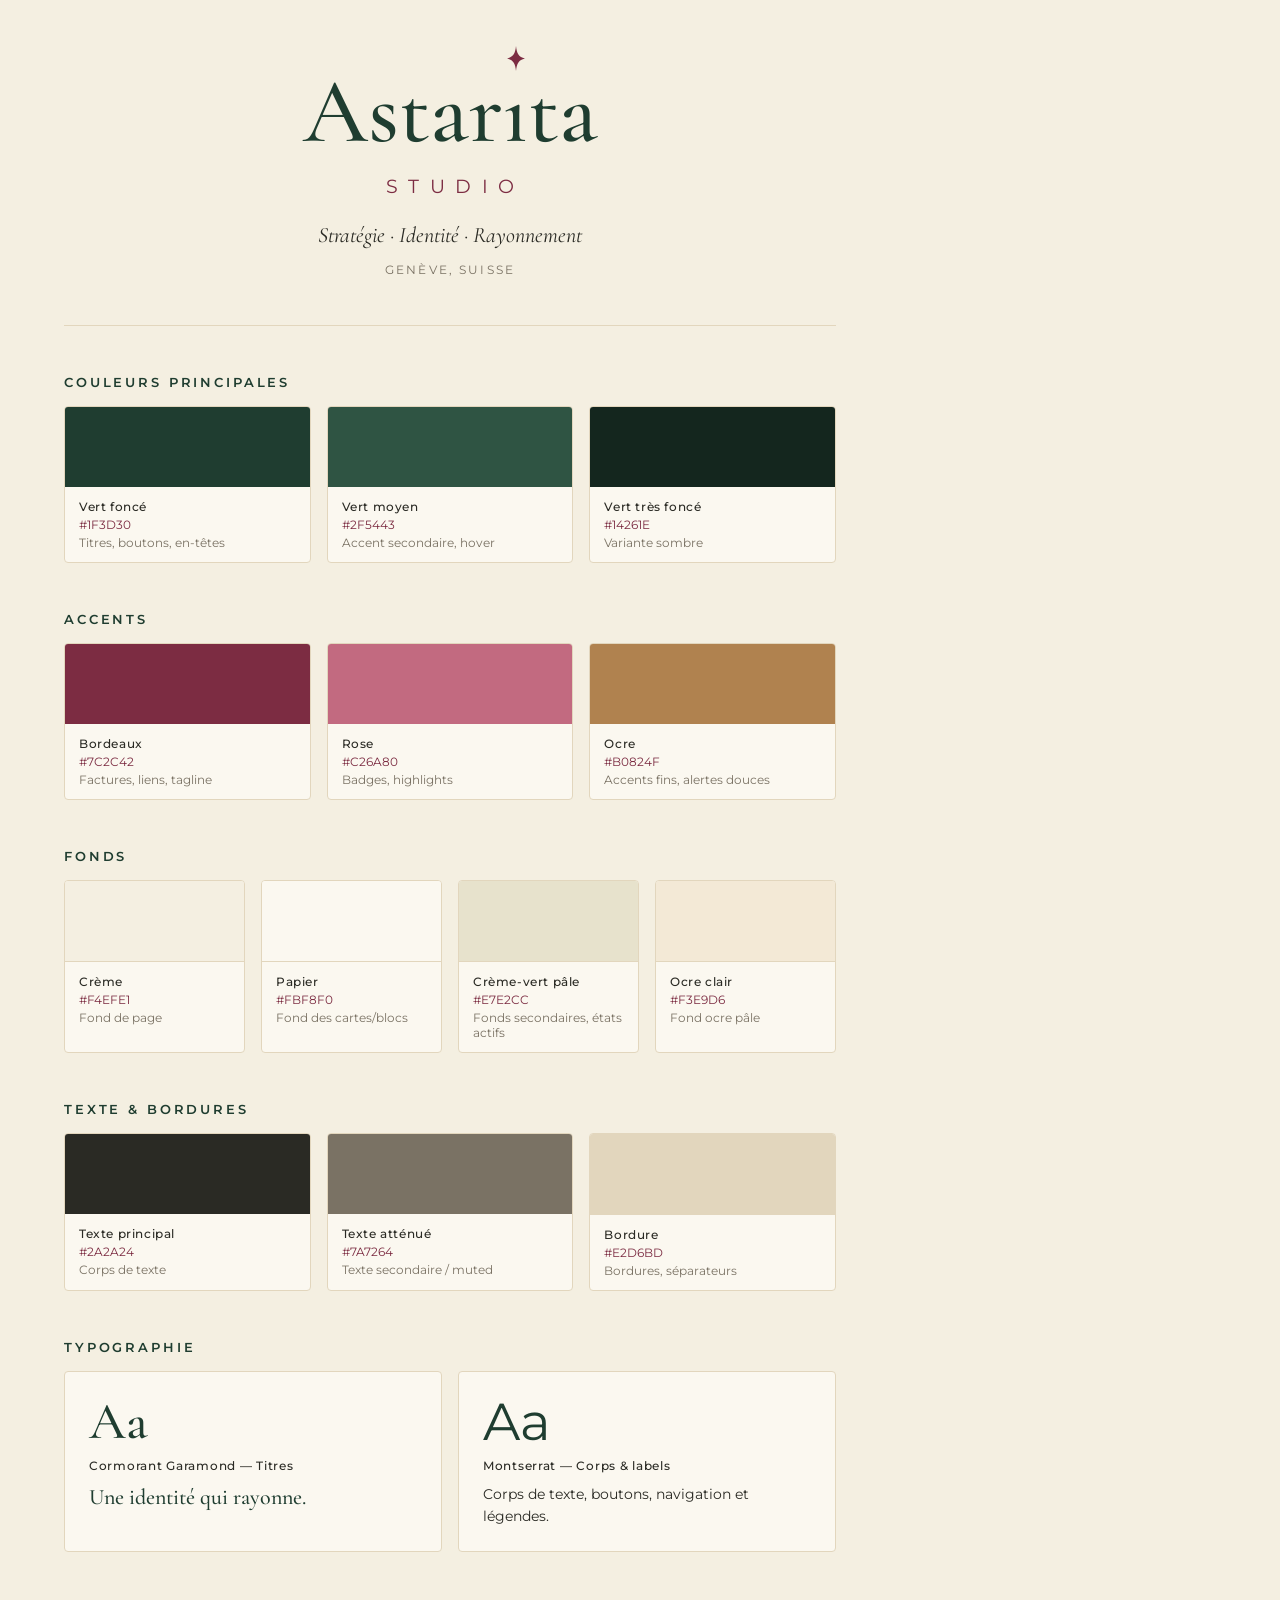
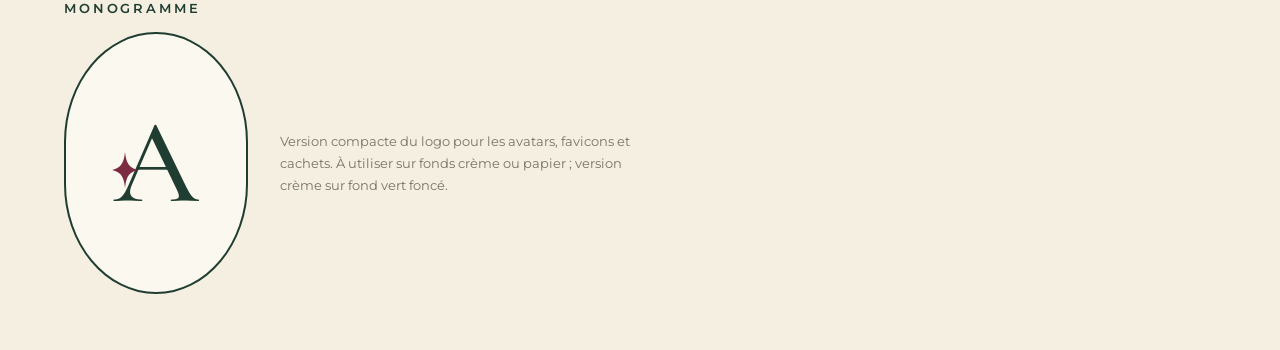
==== design/astarita-studio/Main.dc.html @ 66547ea9 "Ajout du canvas de marque Astarita Studio (charte, site, Instagram, cartes) Fichiers sources des art" ====
<!doctype html>
<html>
<head>
  <meta charset="utf-8">
  <script src="./support.js"></script>
</head>
<body>
<x-dc>
<helmet>
  <link rel="stylesheet" href="https://fonts.googleapis.com/css2?family=Cormorant+Garamond:ital,wght@0,400;0,500;0,600;1,400;1,500&amp;family=Montserrat:wght@300;400;500;600&amp;display=swap">
  <style>
    body { margin: 0; background: #F4EFE1; }
    a { color: #7C2C42; } a:hover { color: #5E1F31; }
  </style>
</helmet>
<div style="width: 900px; min-height: 1800px; box-sizing: border-box; background: #F4EFE1; padding: 64px 64px 56px 64px; display: flex; flex-direction: column; gap: 48px;">

  <div style="display: flex; flex-direction: column; align-items: center; gap: 14px;">
    <div style="position: relative; font-family: 'Cormorant Garamond', Georgia, serif; font-weight: 500; font-size: 92px; line-height: 1.05; color: #1F3D30;">Astar<span style="position: relative; display: inline-block;">ı<svg width="18" height="25" viewBox="0 0 20 28" style="position: absolute; left: 55%; top: -18px; transform: translateX(-50%);"><path d="M10 0 C11 9 13 12 20 14 C13 16 11 19 10 28 C9 19 7 16 0 14 C7 12 9 9 10 0 Z" fill="#7C2C42"></path></svg></span>ta</div>
    <div style="font-family: Montserrat, Helvetica, Arial, sans-serif; font-weight: 400; font-size: 19px; letter-spacing: 0.55em; text-indent: 0.55em; color: #7C2C42;">STUDIO</div>
    <div style="margin-top: 10px; font-family: 'Cormorant Garamond', Georgia, serif; font-style: italic; font-weight: 400; font-size: 22px; color: #2A2A24;">Stratégie · Identité · Rayonnement</div>
    <div style="font-family: Montserrat, Helvetica, Arial, sans-serif; font-weight: 400; font-size: 12px; letter-spacing: 0.18em; color: #7A7264;">GENÈVE, SUISSE</div>
  </div>

  <div style="height: 1px; background: #E2D6BD;"></div>

  <div style="display: flex; flex-direction: column; gap: 16px;">
    <div style="font-family: Montserrat, Helvetica, Arial, sans-serif; font-weight: 600; font-size: 13px; letter-spacing: 0.22em; color: #1F3D30;">COULEURS PRINCIPALES</div>
    <div style="display: grid; grid-template-columns: repeat(3, minmax(0, 1fr)); gap: 16px;">
      <div style="background: #FBF8F0; border: 1px solid #E2D6BD; border-radius: 4px; overflow: hidden;">
        <div style="height: 80px; background: #1F3D30;"></div>
        <div style="padding: 12px 14px; display: flex; flex-direction: column; gap: 3px;">
          <div style="font-family: Montserrat, Helvetica, Arial, sans-serif; font-weight: 500; font-size: 12px; letter-spacing: 0.05em; color: #2A2A24;">Vert foncé</div>
          <div style="font-family: Montserrat, Helvetica, Arial, sans-serif; font-weight: 400; font-size: 12px; color: #7C2C42;">#1F3D30</div>
          <div style="font-family: Montserrat, Helvetica, Arial, sans-serif; font-weight: 400; font-size: 12px; color: #7A7264;">Titres, boutons, en-têtes</div>
        </div>
      </div>
      <div style="background: #FBF8F0; border: 1px solid #E2D6BD; border-radius: 4px; overflow: hidden;">
        <div style="height: 80px; background: #2F5443;"></div>
        <div style="padding: 12px 14px; display: flex; flex-direction: column; gap: 3px;">
          <div style="font-family: Montserrat, Helvetica, Arial, sans-serif; font-weight: 500; font-size: 12px; letter-spacing: 0.05em; color: #2A2A24;">Vert moyen</div>
          <div style="font-family: Montserrat, Helvetica, Arial, sans-serif; font-weight: 400; font-size: 12px; color: #7C2C42;">#2F5443</div>
          <div style="font-family: Montserrat, Helvetica, Arial, sans-serif; font-weight: 400; font-size: 12px; color: #7A7264;">Accent secondaire, hover</div>
        </div>
      </div>
      <div style="background: #FBF8F0; border: 1px solid #E2D6BD; border-radius: 4px; overflow: hidden;">
        <div style="height: 80px; background: #14261E;"></div>
        <div style="padding: 12px 14px; display: flex; flex-direction: column; gap: 3px;">
          <div style="font-family: Montserrat, Helvetica, Arial, sans-serif; font-weight: 500; font-size: 12px; letter-spacing: 0.05em; color: #2A2A24;">Vert très foncé</div>
          <div style="font-family: Montserrat, Helvetica, Arial, sans-serif; font-weight: 400; font-size: 12px; color: #7C2C42;">#14261E</div>
          <div style="font-family: Montserrat, Helvetica, Arial, sans-serif; font-weight: 400; font-size: 12px; color: #7A7264;">Variante sombre</div>
        </div>
      </div>
    </div>
  </div>

  <div style="display: flex; flex-direction: column; gap: 16px;">
    <div style="font-family: Montserrat, Helvetica, Arial, sans-serif; font-weight: 600; font-size: 13px; letter-spacing: 0.22em; color: #1F3D30;">ACCENTS</div>
    <div style="display: grid; grid-template-columns: repeat(3, minmax(0, 1fr)); gap: 16px;">
      <div style="background: #FBF8F0; border: 1px solid #E2D6BD; border-radius: 4px; overflow: hidden;">
        <div style="height: 80px; background: #7C2C42;"></div>
        <div style="padding: 12px 14px; display: flex; flex-direction: column; gap: 3px;">
          <div style="font-family: Montserrat, Helvetica, Arial, sans-serif; font-weight: 500; font-size: 12px; letter-spacing: 0.05em; color: #2A2A24;">Bordeaux</div>
          <div style="font-family: Montserrat, Helvetica, Arial, sans-serif; font-weight: 400; font-size: 12px; color: #7C2C42;">#7C2C42</div>
          <div style="font-family: Montserrat, Helvetica, Arial, sans-serif; font-weight: 400; font-size: 12px; color: #7A7264;">Factures, liens, tagline</div>
        </div>
      </div>
      <div style="background: #FBF8F0; border: 1px solid #E2D6BD; border-radius: 4px; overflow: hidden;">
        <div style="height: 80px; background: #C26A80;"></div>
        <div style="padding: 12px 14px; display: flex; flex-direction: column; gap: 3px;">
          <div style="font-family: Montserrat, Helvetica, Arial, sans-serif; font-weight: 500; font-size: 12px; letter-spacing: 0.05em; color: #2A2A24;">Rose</div>
          <div style="font-family: Montserrat, Helvetica, Arial, sans-serif; font-weight: 400; font-size: 12px; color: #7C2C42;">#C26A80</div>
          <div style="font-family: Montserrat, Helvetica, Arial, sans-serif; font-weight: 400; font-size: 12px; color: #7A7264;">Badges, highlights</div>
        </div>
      </div>
      <div style="background: #FBF8F0; border: 1px solid #E2D6BD; border-radius: 4px; overflow: hidden;">
        <div style="height: 80px; background: #B0824F;"></div>
        <div style="padding: 12px 14px; display: flex; flex-direction: column; gap: 3px;">
          <div style="font-family: Montserrat, Helvetica, Arial, sans-serif; font-weight: 500; font-size: 12px; letter-spacing: 0.05em; color: #2A2A24;">Ocre</div>
          <div style="font-family: Montserrat, Helvetica, Arial, sans-serif; font-weight: 400; font-size: 12px; color: #7C2C42;">#B0824F</div>
          <div style="font-family: Montserrat, Helvetica, Arial, sans-serif; font-weight: 400; font-size: 12px; color: #7A7264;">Accents fins, alertes douces</div>
        </div>
      </div>
    </div>
  </div>

  <div style="display: flex; flex-direction: column; gap: 16px;">
    <div style="font-family: Montserrat, Helvetica, Arial, sans-serif; font-weight: 600; font-size: 13px; letter-spacing: 0.22em; color: #1F3D30;">FONDS</div>
    <div style="display: grid; grid-template-columns: repeat(4, minmax(0, 1fr)); gap: 16px;">
      <div style="background: #FBF8F0; border: 1px solid #E2D6BD; border-radius: 4px; overflow: hidden;">
        <div style="height: 80px; background: #F4EFE1; border-bottom: 1px solid #E2D6BD;"></div>
        <div style="padding: 12px 14px; display: flex; flex-direction: column; gap: 3px;">
          <div style="font-family: Montserrat, Helvetica, Arial, sans-serif; font-weight: 500; font-size: 12px; letter-spacing: 0.05em; color: #2A2A24;">Crème</div>
          <div style="font-family: Montserrat, Helvetica, Arial, sans-serif; font-weight: 400; font-size: 12px; color: #7C2C42;">#F4EFE1</div>
          <div style="font-family: Montserrat, Helvetica, Arial, sans-serif; font-weight: 400; font-size: 12px; color: #7A7264;">Fond de page</div>
        </div>
      </div>
      <div style="background: #FBF8F0; border: 1px solid #E2D6BD; border-radius: 4px; overflow: hidden;">
        <div style="height: 80px; background: #FBF8F0; border-bottom: 1px solid #E2D6BD;"></div>
        <div style="padding: 12px 14px; display: flex; flex-direction: column; gap: 3px;">
          <div style="font-family: Montserrat, Helvetica, Arial, sans-serif; font-weight: 500; font-size: 12px; letter-spacing: 0.05em; color: #2A2A24;">Papier</div>
          <div style="font-family: Montserrat, Helvetica, Arial, sans-serif; font-weight: 400; font-size: 12px; color: #7C2C42;">#FBF8F0</div>
          <div style="font-family: Montserrat, Helvetica, Arial, sans-serif; font-weight: 400; font-size: 12px; color: #7A7264;">Fond des cartes/blocs</div>
        </div>
      </div>
      <div style="background: #FBF8F0; border: 1px solid #E2D6BD; border-radius: 4px; overflow: hidden;">
        <div style="height: 80px; background: #E7E2CC; border-bottom: 1px solid #E2D6BD;"></div>
        <div style="padding: 12px 14px; display: flex; flex-direction: column; gap: 3px;">
          <div style="font-family: Montserrat, Helvetica, Arial, sans-serif; font-weight: 500; font-size: 12px; letter-spacing: 0.05em; color: #2A2A24;">Crème-vert pâle</div>
          <div style="font-family: Montserrat, Helvetica, Arial, sans-serif; font-weight: 400; font-size: 12px; color: #7C2C42;">#E7E2CC</div>
          <div style="font-family: Montserrat, Helvetica, Arial, sans-serif; font-weight: 400; font-size: 12px; color: #7A7264;">Fonds secondaires, états actifs</div>
        </div>
      </div>
      <div style="background: #FBF8F0; border: 1px solid #E2D6BD; border-radius: 4px; overflow: hidden;">
        <div style="height: 80px; background: #F3E9D6; border-bottom: 1px solid #E2D6BD;"></div>
        <div style="padding: 12px 14px; display: flex; flex-direction: column; gap: 3px;">
          <div style="font-family: Montserrat, Helvetica, Arial, sans-serif; font-weight: 500; font-size: 12px; letter-spacing: 0.05em; color: #2A2A24;">Ocre clair</div>
          <div style="font-family: Montserrat, Helvetica, Arial, sans-serif; font-weight: 400; font-size: 12px; color: #7C2C42;">#F3E9D6</div>
          <div style="font-family: Montserrat, Helvetica, Arial, sans-serif; font-weight: 400; font-size: 12px; color: #7A7264;">Fond ocre pâle</div>
        </div>
      </div>
    </div>
  </div>

  <div style="display: flex; flex-direction: column; gap: 16px;">
    <div style="font-family: Montserrat, Helvetica, Arial, sans-serif; font-weight: 600; font-size: 13px; letter-spacing: 0.22em; color: #1F3D30;">TEXTE &amp; BORDURES</div>
    <div style="display: grid; grid-template-columns: repeat(3, minmax(0, 1fr)); gap: 16px;">
      <div style="background: #FBF8F0; border: 1px solid #E2D6BD; border-radius: 4px; overflow: hidden;">
        <div style="height: 80px; background: #2A2A24;"></div>
        <div style="padding: 12px 14px; display: flex; flex-direction: column; gap: 3px;">
          <div style="font-family: Montserrat, Helvetica, Arial, sans-serif; font-weight: 500; font-size: 12px; letter-spacing: 0.05em; color: #2A2A24;">Texte principal</div>
          <div style="font-family: Montserrat, Helvetica, Arial, sans-serif; font-weight: 400; font-size: 12px; color: #7C2C42;">#2A2A24</div>
          <div style="font-family: Montserrat, Helvetica, Arial, sans-serif; font-weight: 400; font-size: 12px; color: #7A7264;">Corps de texte</div>
        </div>
      </div>
      <div style="background: #FBF8F0; border: 1px solid #E2D6BD; border-radius: 4px; overflow: hidden;">
        <div style="height: 80px; background: #7A7264;"></div>
        <div style="padding: 12px 14px; display: flex; flex-direction: column; gap: 3px;">
          <div style="font-family: Montserrat, Helvetica, Arial, sans-serif; font-weight: 500; font-size: 12px; letter-spacing: 0.05em; color: #2A2A24;">Texte atténué</div>
          <div style="font-family: Montserrat, Helvetica, Arial, sans-serif; font-weight: 400; font-size: 12px; color: #7C2C42;">#7A7264</div>
          <div style="font-family: Montserrat, Helvetica, Arial, sans-serif; font-weight: 400; font-size: 12px; color: #7A7264;">Texte secondaire / muted</div>
        </div>
      </div>
      <div style="background: #FBF8F0; border: 1px solid #E2D6BD; border-radius: 4px; overflow: hidden;">
        <div style="height: 80px; background: #E2D6BD; border-bottom: 1px solid #E2D6BD;"></div>
        <div style="padding: 12px 14px; display: flex; flex-direction: column; gap: 3px;">
          <div style="font-family: Montserrat, Helvetica, Arial, sans-serif; font-weight: 500; font-size: 12px; letter-spacing: 0.05em; color: #2A2A24;">Bordure</div>
          <div style="font-family: Montserrat, Helvetica, Arial, sans-serif; font-weight: 400; font-size: 12px; color: #7C2C42;">#E2D6BD</div>
          <div style="font-family: Montserrat, Helvetica, Arial, sans-serif; font-weight: 400; font-size: 12px; color: #7A7264;">Bordures, séparateurs</div>
        </div>
      </div>
    </div>
  </div>

  <div style="display: flex; flex-direction: column; gap: 16px;">
    <div style="font-family: Montserrat, Helvetica, Arial, sans-serif; font-weight: 600; font-size: 13px; letter-spacing: 0.22em; color: #1F3D30;">TYPOGRAPHIE</div>
    <div style="display: grid; grid-template-columns: repeat(2, minmax(0, 1fr)); gap: 16px;">
      <div style="background: #FBF8F0; border: 1px solid #E2D6BD; border-radius: 4px; padding: 24px; display: flex; flex-direction: column; gap: 10px;">
        <div style="font-family: 'Cormorant Garamond', Georgia, serif; font-weight: 500; font-size: 52px; line-height: 1; color: #1F3D30;">Aa</div>
        <div style="font-family: Montserrat, Helvetica, Arial, sans-serif; font-weight: 500; font-size: 12px; letter-spacing: 0.06em; color: #2A2A24;">Cormorant Garamond — Titres</div>
        <div style="font-family: 'Cormorant Garamond', Georgia, serif; font-weight: 500; font-size: 22px; line-height: 1.3; color: #1F3D30;">Une identité qui rayonne.</div>
      </div>
      <div style="background: #FBF8F0; border: 1px solid #E2D6BD; border-radius: 4px; padding: 24px; display: flex; flex-direction: column; gap: 10px;">
        <div style="font-family: Montserrat, Helvetica, Arial, sans-serif; font-weight: 400; font-size: 52px; line-height: 1; color: #1F3D30;">Aa</div>
        <div style="font-family: Montserrat, Helvetica, Arial, sans-serif; font-weight: 500; font-size: 12px; letter-spacing: 0.06em; color: #2A2A24;">Montserrat — Corps &amp; labels</div>
        <div style="font-family: Montserrat, Helvetica, Arial, sans-serif; font-weight: 400; font-size: 14px; line-height: 1.6; color: #2A2A24;">Corps de texte, boutons, navigation et légendes.</div>
      </div>
    </div>
  </div>

  <div style="display: flex; flex-direction: column; gap: 16px;">
    <div style="font-family: Montserrat, Helvetica, Arial, sans-serif; font-weight: 600; font-size: 13px; letter-spacing: 0.22em; color: #1F3D30;">MONOGRAMME</div>
    <div style="display: flex; align-items: center; gap: 32px;">
      <div style="width: 180px; height: 258px; border: 2px solid #1F3D30; border-radius: 50% / 42%; background: #FBF8F0; display: flex; align-items: center; justify-content: center; position: relative;">
        <div style="font-family: 'Cormorant Garamond', Georgia, serif; font-weight: 500; font-size: 120px; line-height: 1; color: #1F3D30;">A</div>
        <svg width="26" height="36" viewBox="0 0 20 28" style="position: absolute; left: 46px; top: 118px;"><path d="M10 0 C11 9 13 12 20 14 C13 16 11 19 10 28 C9 19 7 16 0 14 C7 12 9 9 10 0 Z" fill="#7C2C42"></path></svg>
      </div>
      <div style="font-family: Montserrat, Helvetica, Arial, sans-serif; font-weight: 400; font-size: 13px; line-height: 1.7; color: #7A7264; max-width: 380px;">Version compacte du logo pour les avatars, favicons et cachets. À utiliser sur fonds crème ou papier ; version crème sur fond vert foncé.</div>
    </div>
  </div>

</div>
</x-dc>
</body>
</html>
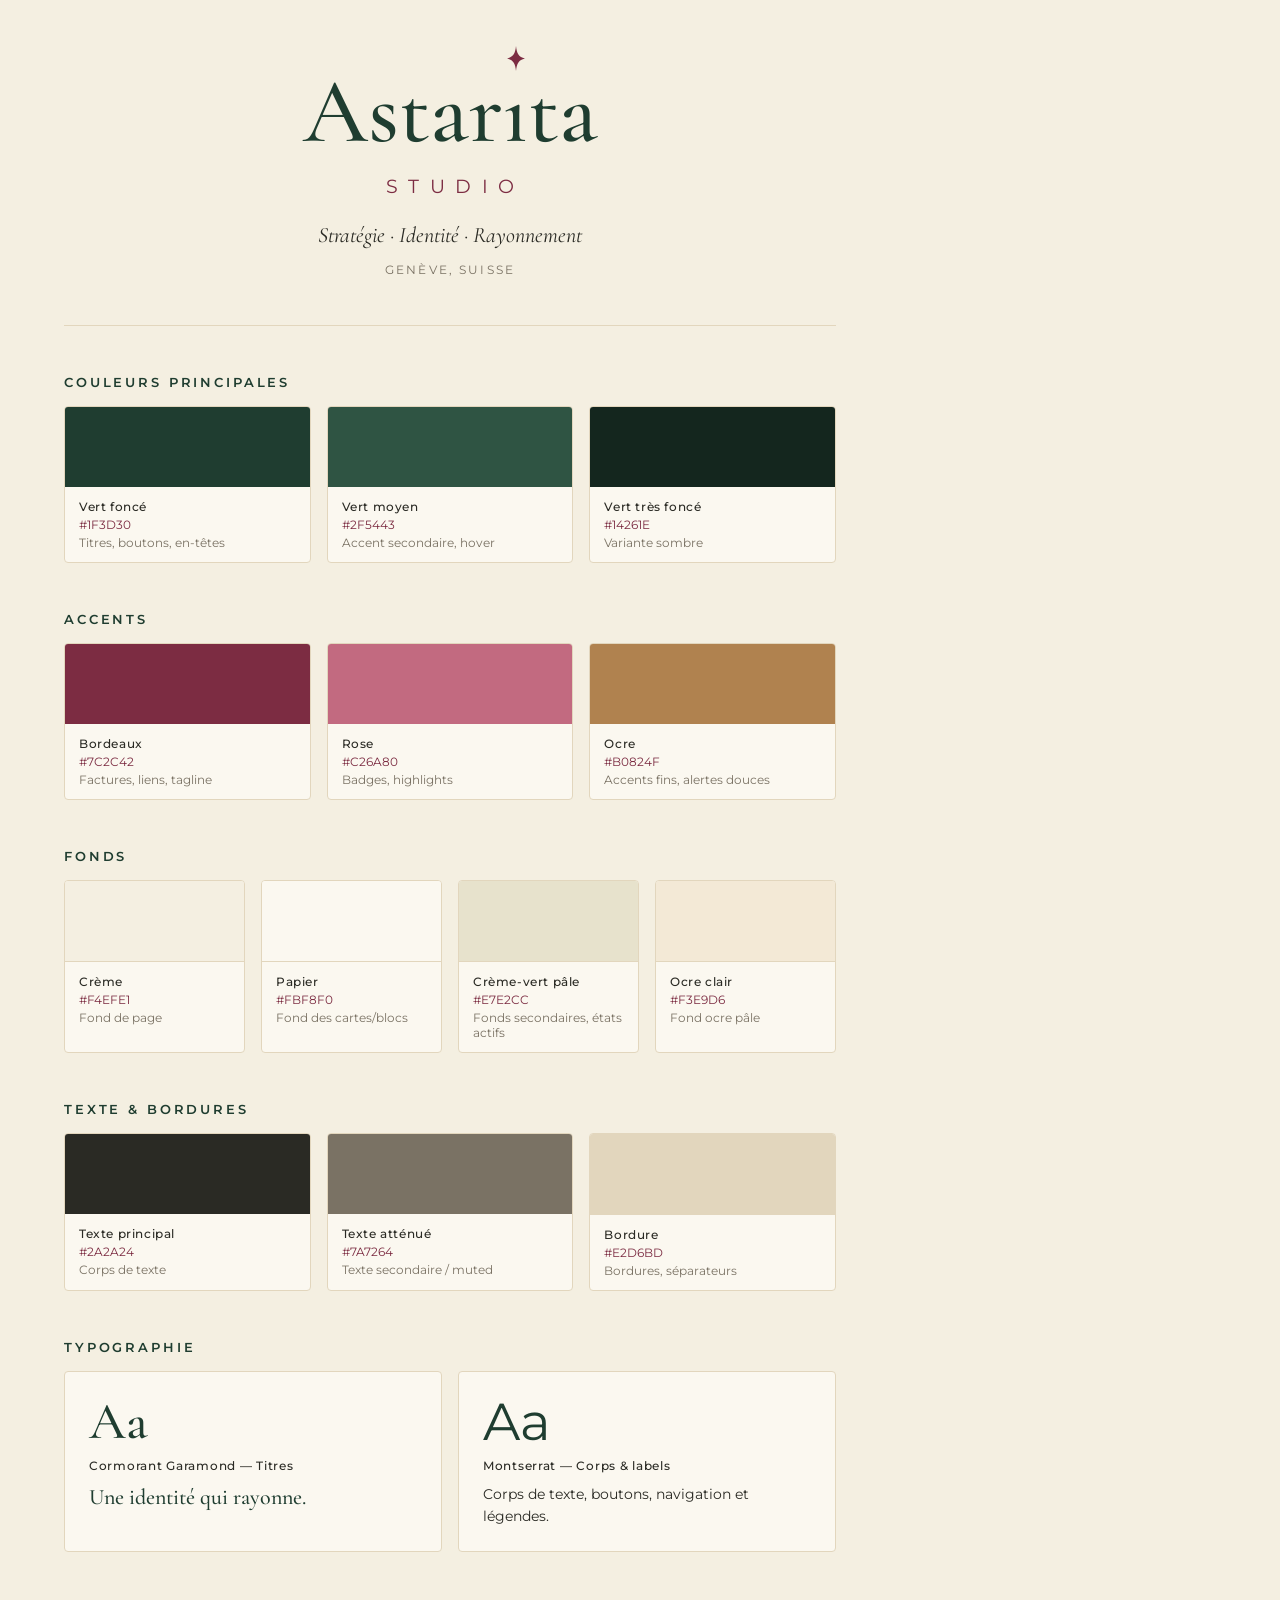
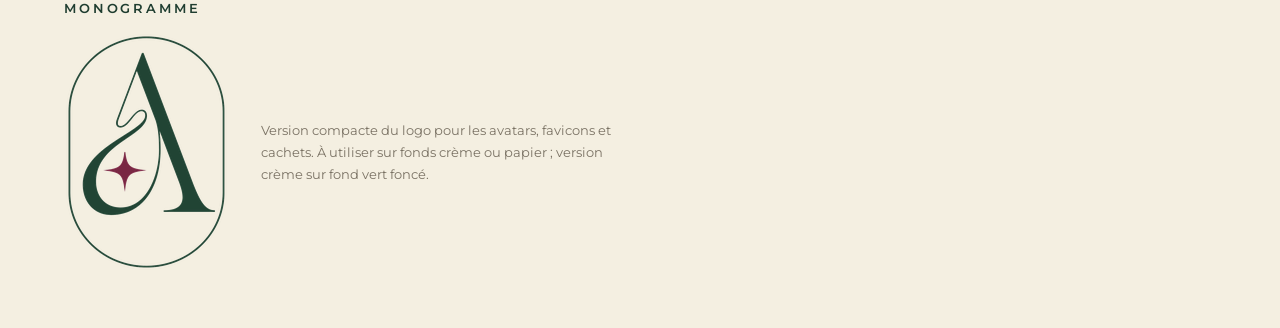
==== commit b8e654f9: "Monogramme officiel extrait du PDF + bundle design system Astarita Le monogramme (165x240, fond tran" ====
--- a/design/astarita-studio/Main.dc.html
+++ b/design/astarita-studio/Main.dc.html
@@ -171,10 +171,7 @@
   <div style="display: flex; flex-direction: column; gap: 16px;">
     <div style="font-family: Montserrat, Helvetica, Arial, sans-serif; font-weight: 600; font-size: 13px; letter-spacing: 0.22em; color: #1F3D30;">MONOGRAMME</div>
     <div style="display: flex; align-items: center; gap: 32px;">
-      <div style="width: 180px; height: 258px; border: 2px solid #1F3D30; border-radius: 50% / 42%; background: #FBF8F0; display: flex; align-items: center; justify-content: center; position: relative;">
-        <div style="font-family: 'Cormorant Garamond', Georgia, serif; font-weight: 500; font-size: 120px; line-height: 1; color: #1F3D30;">A</div>
-        <svg width="26" height="36" viewBox="0 0 20 28" style="position: absolute; left: 46px; top: 118px;"><path d="M10 0 C11 9 13 12 20 14 C13 16 11 19 10 28 C9 19 7 16 0 14 C7 12 9 9 10 0 Z" fill="#7C2C42"></path></svg>
-      </div>
+      <img src="monogramme.png" alt="Monogramme Astarita Studio" style="width: 165px; height: 240px;">
       <div style="font-family: Montserrat, Helvetica, Arial, sans-serif; font-weight: 400; font-size: 13px; line-height: 1.7; color: #7A7264; max-width: 380px;">Version compacte du logo pour les avatars, favicons et cachets. À utiliser sur fonds crème ou papier ; version crème sur fond vert foncé.</div>
     </div>
   </div>
